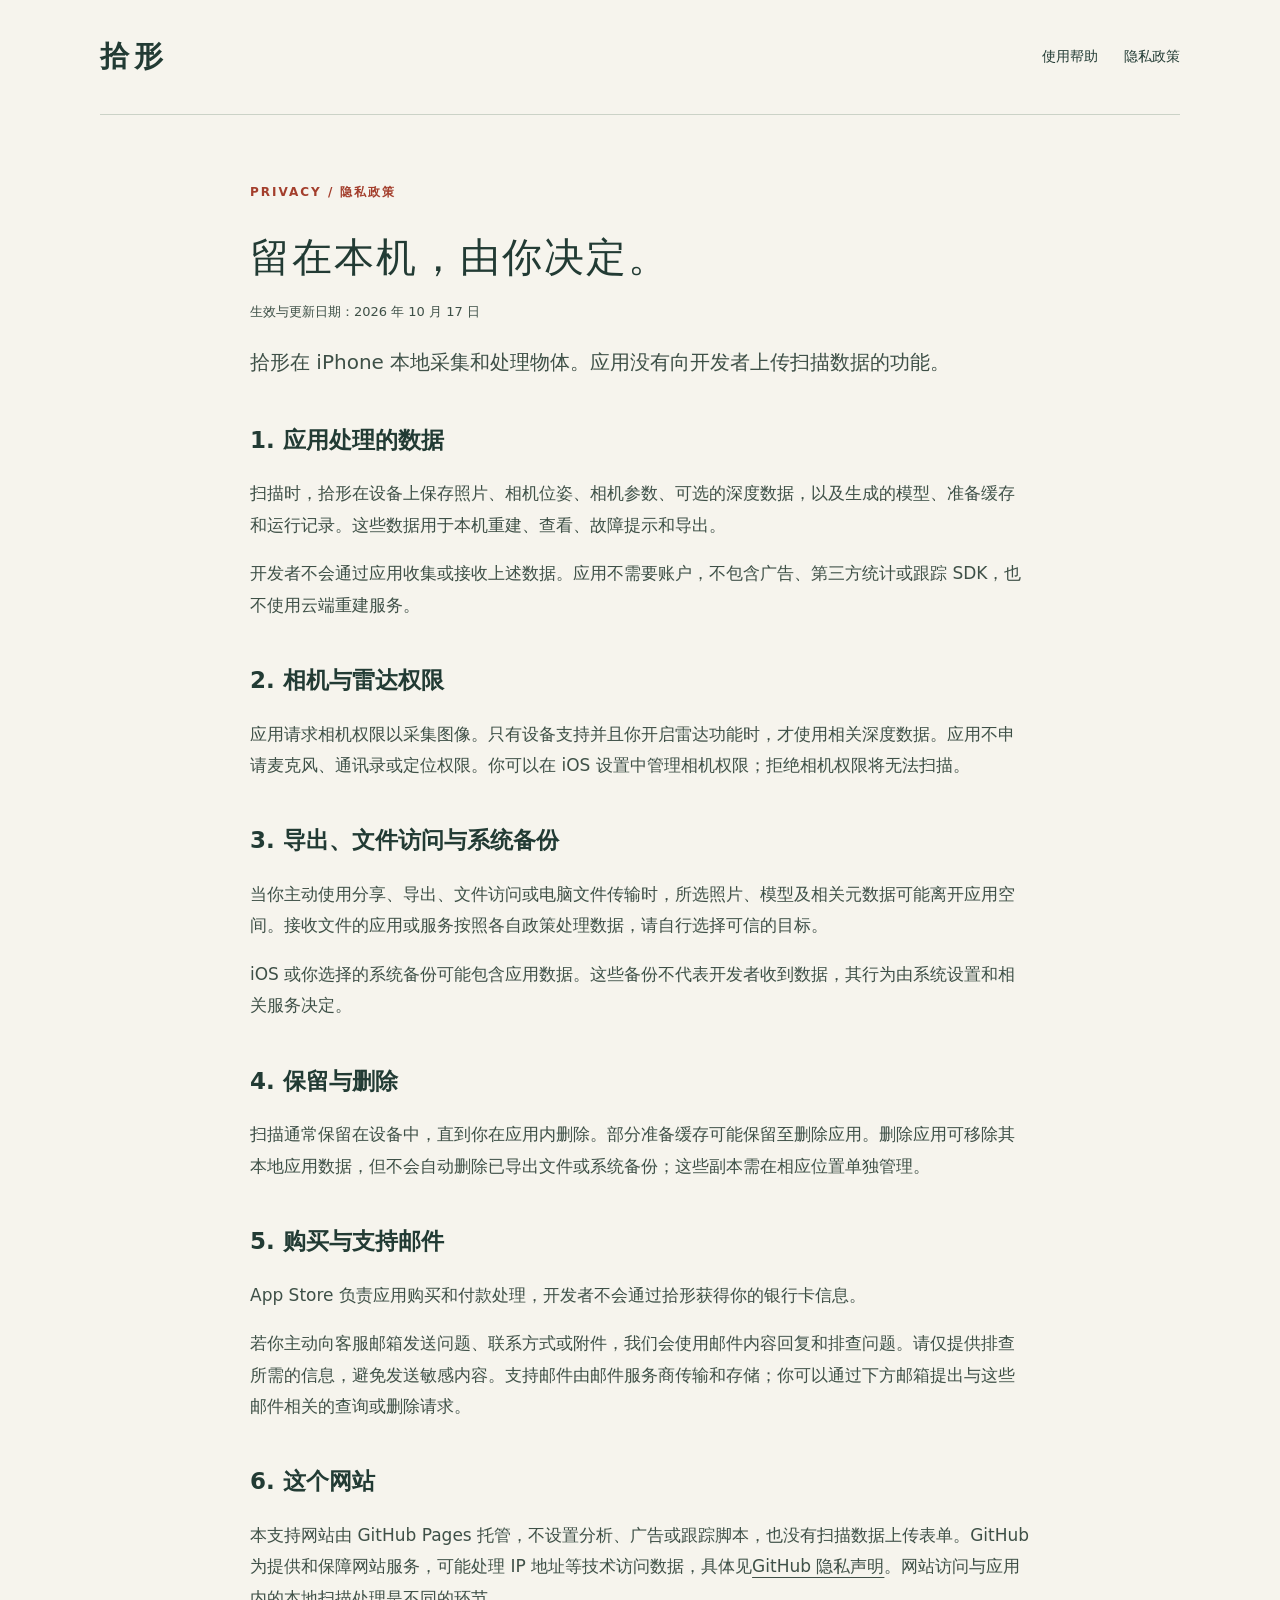
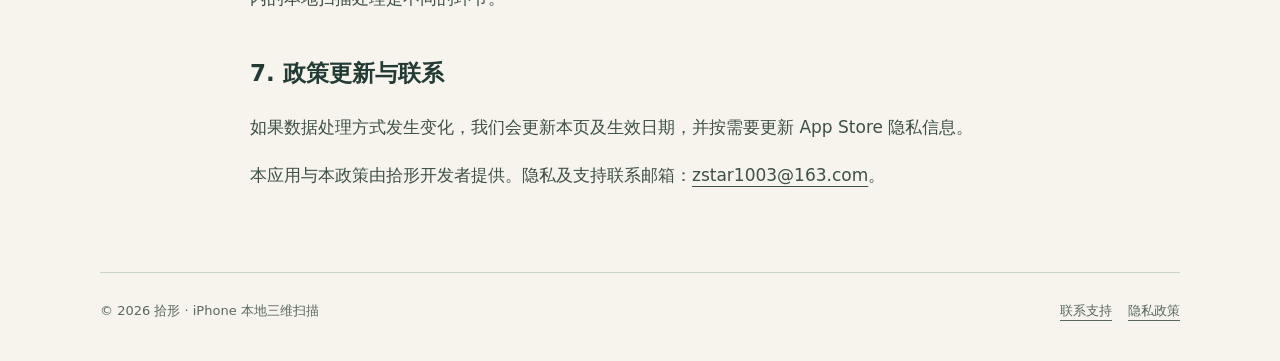
==== privacy.html @ dbe184c0 "feat: publish Shixing support and privacy website" ====
<!doctype html>
<html lang="zh-Hans"><head><meta charset="utf-8"><meta name="viewport" content="width=device-width,initial-scale=1"><meta name="description" content="拾形的本地数据处理、相机权限、导出、删除、支持邮件与网站托管隐私说明。"><meta name="referrer" content="strict-origin-when-cross-origin"><title>隐私政策 · 拾形</title><link rel="icon" href="favicon.svg" type="image/svg+xml"><link rel="stylesheet" href="style.css"></head>
<body><div class="wrap"><a class="skip" href="#main">跳到正文</a><header><a class="brand" href="index.html" aria-label="拾形首页">拾形</a><nav aria-label="主导航"><a href="support.html">使用帮助</a><a href="privacy.html">隐私政策</a></nav></header><main id="main" class="article"><div class="eyebrow">PRIVACY / 隐私政策</div><h1>留在本机，由你决定。</h1><p class="quiet">生效与更新日期：2026 年 10 月 17 日</p><p class="lead">拾形在 iPhone 本地采集和处理物体。应用没有向开发者上传扫描数据的功能。</p><h2>1. 应用处理的数据</h2><p>扫描时，拾形在设备上保存照片、相机位姿、相机参数、可选的深度数据，以及生成的模型、准备缓存和运行记录。这些数据用于本机重建、查看、故障提示和导出。</p><p>开发者不会通过应用收集或接收上述数据。应用不需要账户，不包含广告、第三方统计或跟踪 SDK，也不使用云端重建服务。</p><h2>2. 相机与雷达权限</h2><p>应用请求相机权限以采集图像。只有设备支持并且你开启雷达功能时，才使用相关深度数据。应用不申请麦克风、通讯录或定位权限。你可以在 iOS 设置中管理相机权限；拒绝相机权限将无法扫描。</p><h2>3. 导出、文件访问与系统备份</h2><p>当你主动使用分享、导出、文件访问或电脑文件传输时，所选照片、模型及相关元数据可能离开应用空间。接收文件的应用或服务按照各自政策处理数据，请自行选择可信的目标。</p><p>iOS 或你选择的系统备份可能包含应用数据。这些备份不代表开发者收到数据，其行为由系统设置和相关服务决定。</p><h2>4. 保留与删除</h2><p>扫描通常保留在设备中，直到你在应用内删除。部分准备缓存可能保留至删除应用。删除应用可移除其本地应用数据，但不会自动删除已导出文件或系统备份；这些副本需在相应位置单独管理。</p><h2>5. 购买与支持邮件</h2><p>App Store 负责应用购买和付款处理，开发者不会通过拾形获得你的银行卡信息。</p><p>若你主动向客服邮箱发送问题、联系方式或附件，我们会使用邮件内容回复和排查问题。请仅提供排查所需的信息，避免发送敏感内容。支持邮件由邮件服务商传输和存储；你可以通过下方邮箱提出与这些邮件相关的查询或删除请求。</p><h2>6. 这个网站</h2><p>本支持网站由 GitHub Pages 托管，不设置分析、广告或跟踪脚本，也没有扫描数据上传表单。GitHub 为提供和保障网站服务，可能处理 IP 地址等技术访问数据，具体见<a href="https://docs.github.com/en/site-policy/privacy-policies/github-general-privacy-statement">GitHub 隐私声明</a>。网站访问与应用内的本地扫描处理是不同的环节。</p><h2>7. 政策更新与联系</h2><p>如果数据处理方式发生变化，我们会更新本页及生效日期，并按需要更新 App Store 隐私信息。</p><p class="contact">本应用与本政策由拾形开发者提供。隐私及支持联系邮箱：<a href="mailto:zstar1003@163.com">zstar1003@163.com</a>。</p></main><footer><span>© 2026 拾形 · iPhone 本地三维扫描</span><span><a href="support.html#contact">联系支持</a><a href="privacy.html">隐私政策</a></span></footer></div></body></html>
---- style.css ----
@charset "UTF-8";
:root{color-scheme:light;--paper:#f6f4ed;--ink:#223b34;--muted:#596860;--line:#cbd2c7;--accent:#a33e2c}
*{box-sizing:border-box}html{scroll-behavior:smooth}body{margin:0;background:var(--paper);color:var(--ink);font:17px/1.85 system-ui,-apple-system,"PingFang SC","Microsoft YaHei",sans-serif}a{color:inherit;text-underline-offset:5px}a:hover{color:var(--accent)}a:focus-visible{outline:3px solid var(--accent);outline-offset:5px}.wrap{width:min(1080px,calc(100% - 48px));margin:auto}header{display:flex;justify-content:space-between;align-items:center;padding:30px 0;border-bottom:1px solid var(--line);gap:20px}.brand{text-decoration:none;font-family:serif;font-size:29px;letter-spacing:5px;font-weight:600}nav{display:flex;gap:26px;font-size:14px}nav a{text-decoration:none}.skip{position:absolute;top:-80px;padding:10px;background:white}.skip:focus{top:8px}.hero{display:grid;grid-template-columns:1.3fr 1fr;align-items:center;gap:40px;padding:90px 0 70px}.eyebrow{font-size:12px;letter-spacing:2px;color:var(--accent);font-weight:650}.hero h1{font:500 clamp(40px,5vw,64px)/1.3 "Songti SC","Noto Serif CJK SC",serif;letter-spacing:2px;margin:24px 0}.hero p{max-width:510px;color:var(--muted)}.actions{display:flex;gap:22px;align-items:center;flex-wrap:wrap;margin-top:30px}.button{display:inline-block;background:var(--ink);color:var(--paper);text-decoration:none;padding:10px 24px;border-radius:3px}.button:hover{background:#36584c;color:white}.quiet{font-size:13px;color:var(--muted)}.art{width:100%;max-width:430px;justify-self:center}.steps{border-top:1px solid var(--line);display:grid;grid-template-columns:repeat(3,1fr);gap:40px;padding:36px 0 56px}.steps h2{font-size:20px;margin:12px 0}.steps p{font-size:15px;color:var(--muted);margin:0}.number{font:italic 22px Georgia,serif;color:var(--accent)}.note{border-top:1px solid var(--line);padding:28px 0;max-width:820px}.note h2{font-size:20px}.note p{color:var(--muted);font-size:15px}.article{max-width:780px;margin:66px auto 80px}.article h1{font:500 40px/1.4 "Songti SC",serif;letter-spacing:2px;margin-bottom:14px}.article h2{font-size:23px;margin:38px 0 12px}.article p,.article li{color:#3e5047}.article .lead{font-size:20px}.article li{margin:10px 0}.callout{border-left:3px solid var(--accent);padding:12px 22px;background:#eeeee5;margin:26px 0}.contact{overflow-wrap:anywhere}footer{border-top:1px solid var(--line);padding:26px 0 38px;display:flex;justify-content:space-between;gap:20px;flex-wrap:wrap;font-size:13px;color:var(--muted)}footer a{margin-left:16px}.anchor{scroll-margin-top:24px}@media(max-width:640px){.wrap{width:calc(100% - 36px)}header{padding:20px 0}nav{gap:18px}.hero{grid-template-columns:1fr;padding:48px 0 40px;gap:16px}.hero h1{font-size:43px}.art{max-width:280px}.steps{grid-template-columns:1fr;gap:26px;padding-bottom:36px}.steps h2{display:inline;margin-left:14px}.steps p{margin-top:6px}.article{margin:40px auto 60px}.article h1{font-size:34px}.article h2{font-size:21px}footer a{margin:0 16px 0 0}}@media(prefers-reduced-motion:reduce){html{scroll-behavior:auto}}
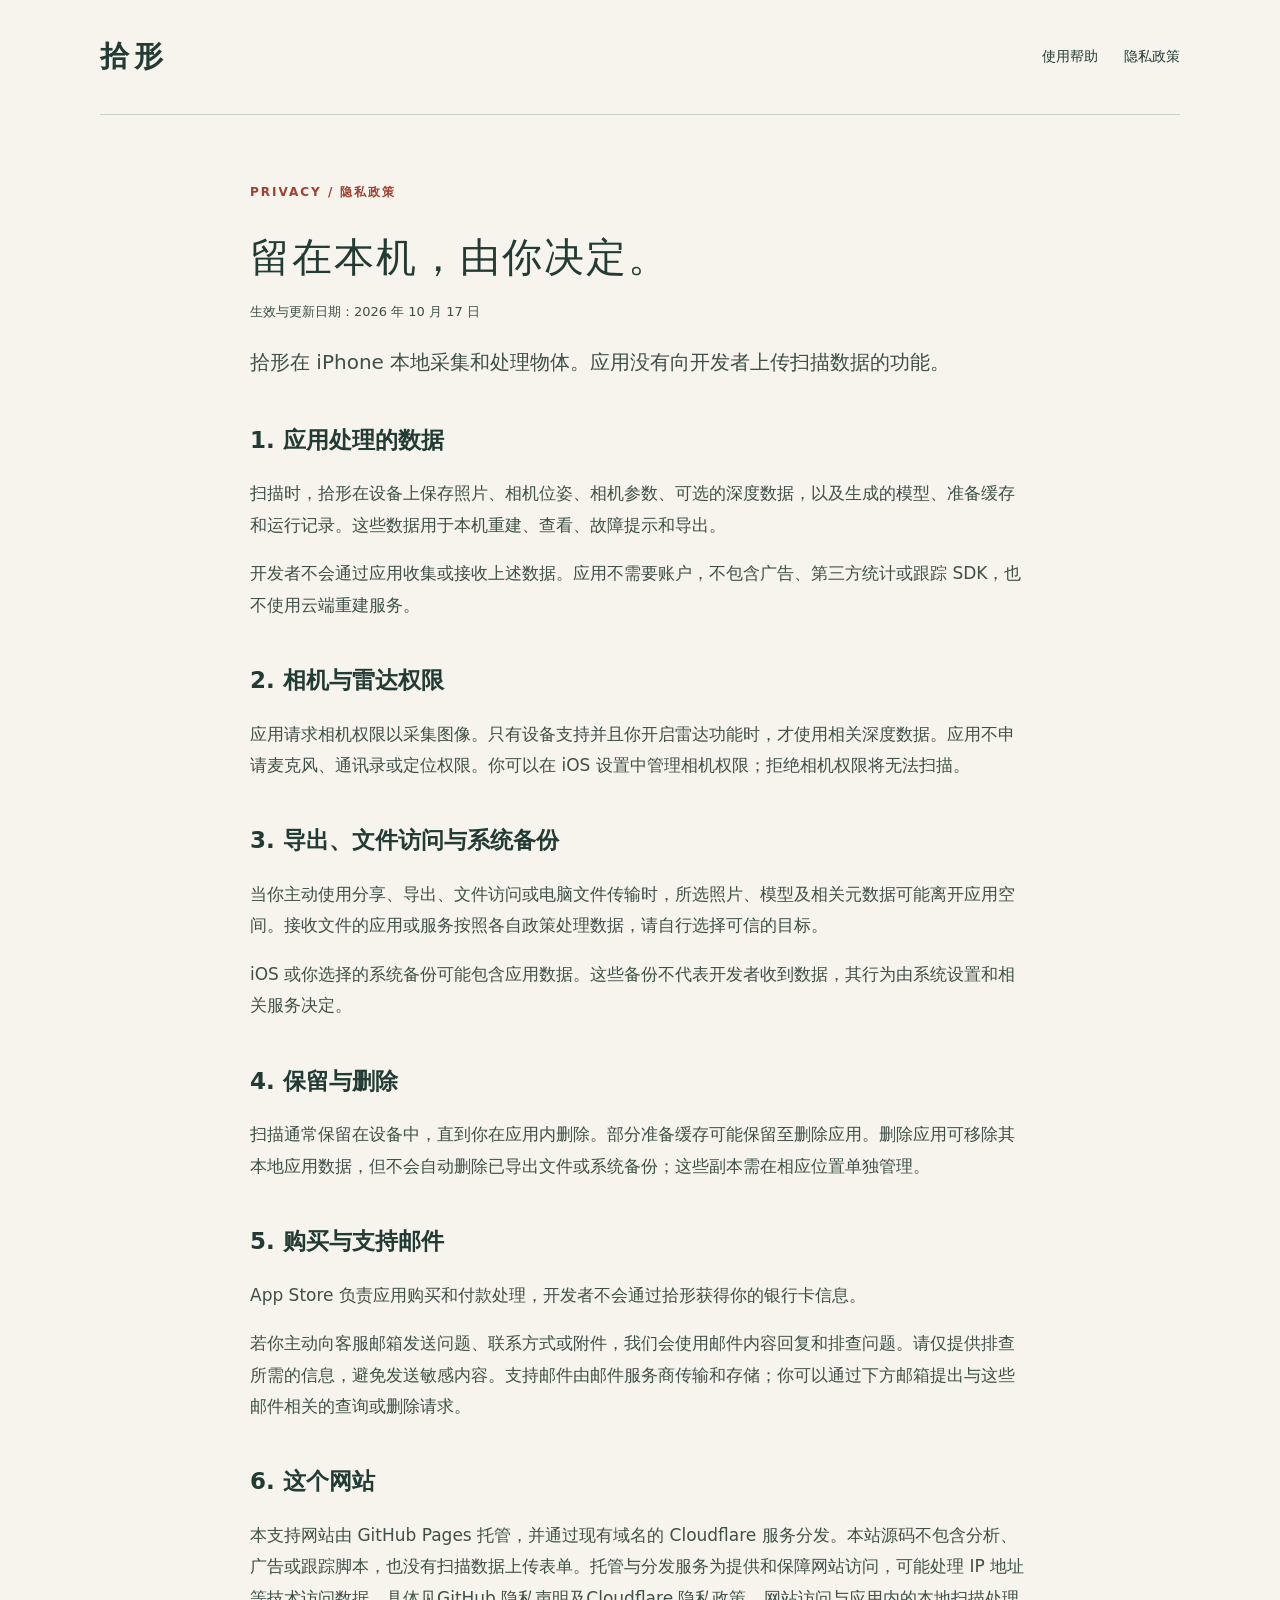
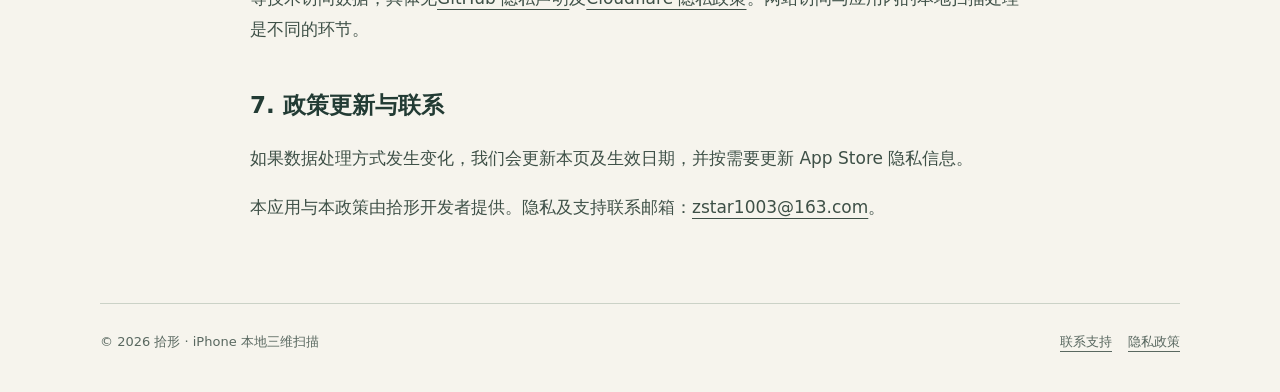
==== commit 912b769f: "fix: document the inherited Pages domain and delivery service" ====
--- a/privacy.html
+++ b/privacy.html
@@ -1,3 +1,3 @@
 <!doctype html>
 <html lang="zh-Hans"><head><meta charset="utf-8"><meta name="viewport" content="width=device-width,initial-scale=1"><meta name="description" content="拾形的本地数据处理、相机权限、导出、删除、支持邮件与网站托管隐私说明。"><meta name="referrer" content="strict-origin-when-cross-origin"><title>隐私政策 · 拾形</title><link rel="icon" href="favicon.svg" type="image/svg+xml"><link rel="stylesheet" href="style.css"></head>
-<body><div class="wrap"><a class="skip" href="#main">跳到正文</a><header><a class="brand" href="index.html" aria-label="拾形首页">拾形</a><nav aria-label="主导航"><a href="support.html">使用帮助</a><a href="privacy.html">隐私政策</a></nav></header><main id="main" class="article"><div class="eyebrow">PRIVACY / 隐私政策</div><h1>留在本机，由你决定。</h1><p class="quiet">生效与更新日期：2026 年 10 月 17 日</p><p class="lead">拾形在 iPhone 本地采集和处理物体。应用没有向开发者上传扫描数据的功能。</p><h2>1. 应用处理的数据</h2><p>扫描时，拾形在设备上保存照片、相机位姿、相机参数、可选的深度数据，以及生成的模型、准备缓存和运行记录。这些数据用于本机重建、查看、故障提示和导出。</p><p>开发者不会通过应用收集或接收上述数据。应用不需要账户，不包含广告、第三方统计或跟踪 SDK，也不使用云端重建服务。</p><h2>2. 相机与雷达权限</h2><p>应用请求相机权限以采集图像。只有设备支持并且你开启雷达功能时，才使用相关深度数据。应用不申请麦克风、通讯录或定位权限。你可以在 iOS 设置中管理相机权限；拒绝相机权限将无法扫描。</p><h2>3. 导出、文件访问与系统备份</h2><p>当你主动使用分享、导出、文件访问或电脑文件传输时，所选照片、模型及相关元数据可能离开应用空间。接收文件的应用或服务按照各自政策处理数据，请自行选择可信的目标。</p><p>iOS 或你选择的系统备份可能包含应用数据。这些备份不代表开发者收到数据，其行为由系统设置和相关服务决定。</p><h2>4. 保留与删除</h2><p>扫描通常保留在设备中，直到你在应用内删除。部分准备缓存可能保留至删除应用。删除应用可移除其本地应用数据，但不会自动删除已导出文件或系统备份；这些副本需在相应位置单独管理。</p><h2>5. 购买与支持邮件</h2><p>App Store 负责应用购买和付款处理，开发者不会通过拾形获得你的银行卡信息。</p><p>若你主动向客服邮箱发送问题、联系方式或附件，我们会使用邮件内容回复和排查问题。请仅提供排查所需的信息，避免发送敏感内容。支持邮件由邮件服务商传输和存储；你可以通过下方邮箱提出与这些邮件相关的查询或删除请求。</p><h2>6. 这个网站</h2><p>本支持网站由 GitHub Pages 托管，不设置分析、广告或跟踪脚本，也没有扫描数据上传表单。GitHub 为提供和保障网站服务，可能处理 IP 地址等技术访问数据，具体见<a href="https://docs.github.com/en/site-policy/privacy-policies/github-general-privacy-statement">GitHub 隐私声明</a>。网站访问与应用内的本地扫描处理是不同的环节。</p><h2>7. 政策更新与联系</h2><p>如果数据处理方式发生变化，我们会更新本页及生效日期，并按需要更新 App Store 隐私信息。</p><p class="contact">本应用与本政策由拾形开发者提供。隐私及支持联系邮箱：<a href="mailto:zstar1003@163.com">zstar1003@163.com</a>。</p></main><footer><span>© 2026 拾形 · iPhone 本地三维扫描</span><span><a href="support.html#contact">联系支持</a><a href="privacy.html">隐私政策</a></span></footer></div></body></html>
+<body><div class="wrap"><a class="skip" href="#main">跳到正文</a><header><a class="brand" href="index.html" aria-label="拾形首页">拾形</a><nav aria-label="主导航"><a href="support.html">使用帮助</a><a href="privacy.html">隐私政策</a></nav></header><main id="main" class="article"><div class="eyebrow">PRIVACY / 隐私政策</div><h1>留在本机，由你决定。</h1><p class="quiet">生效与更新日期：2026 年 10 月 17 日</p><p class="lead">拾形在 iPhone 本地采集和处理物体。应用没有向开发者上传扫描数据的功能。</p><h2>1. 应用处理的数据</h2><p>扫描时，拾形在设备上保存照片、相机位姿、相机参数、可选的深度数据，以及生成的模型、准备缓存和运行记录。这些数据用于本机重建、查看、故障提示和导出。</p><p>开发者不会通过应用收集或接收上述数据。应用不需要账户，不包含广告、第三方统计或跟踪 SDK，也不使用云端重建服务。</p><h2>2. 相机与雷达权限</h2><p>应用请求相机权限以采集图像。只有设备支持并且你开启雷达功能时，才使用相关深度数据。应用不申请麦克风、通讯录或定位权限。你可以在 iOS 设置中管理相机权限；拒绝相机权限将无法扫描。</p><h2>3. 导出、文件访问与系统备份</h2><p>当你主动使用分享、导出、文件访问或电脑文件传输时，所选照片、模型及相关元数据可能离开应用空间。接收文件的应用或服务按照各自政策处理数据，请自行选择可信的目标。</p><p>iOS 或你选择的系统备份可能包含应用数据。这些备份不代表开发者收到数据，其行为由系统设置和相关服务决定。</p><h2>4. 保留与删除</h2><p>扫描通常保留在设备中，直到你在应用内删除。部分准备缓存可能保留至删除应用。删除应用可移除其本地应用数据，但不会自动删除已导出文件或系统备份；这些副本需在相应位置单独管理。</p><h2>5. 购买与支持邮件</h2><p>App Store 负责应用购买和付款处理，开发者不会通过拾形获得你的银行卡信息。</p><p>若你主动向客服邮箱发送问题、联系方式或附件，我们会使用邮件内容回复和排查问题。请仅提供排查所需的信息，避免发送敏感内容。支持邮件由邮件服务商传输和存储；你可以通过下方邮箱提出与这些邮件相关的查询或删除请求。</p><h2>6. 这个网站</h2><p>本支持网站由 GitHub Pages 托管，并通过现有域名的 Cloudflare 服务分发。本站源码不包含分析、广告或跟踪脚本，也没有扫描数据上传表单。托管与分发服务为提供和保障网站访问，可能处理 IP 地址等技术访问数据，具体见<a href="https://docs.github.com/en/site-policy/privacy-policies/github-general-privacy-statement">GitHub 隐私声明</a>及<a href="https://www.cloudflare.com/privacypolicy/">Cloudflare 隐私政策</a>。网站访问与应用内的本地扫描处理是不同的环节。</p><h2>7. 政策更新与联系</h2><p>如果数据处理方式发生变化，我们会更新本页及生效日期，并按需要更新 App Store 隐私信息。</p><p class="contact">本应用与本政策由拾形开发者提供。隐私及支持联系邮箱：<a href="mailto:zstar1003@163.com">zstar1003@163.com</a>。</p></main><footer><span>© 2026 拾形 · iPhone 本地三维扫描</span><span><a href="support.html#contact">联系支持</a><a href="privacy.html">隐私政策</a></span></footer></div></body></html>
